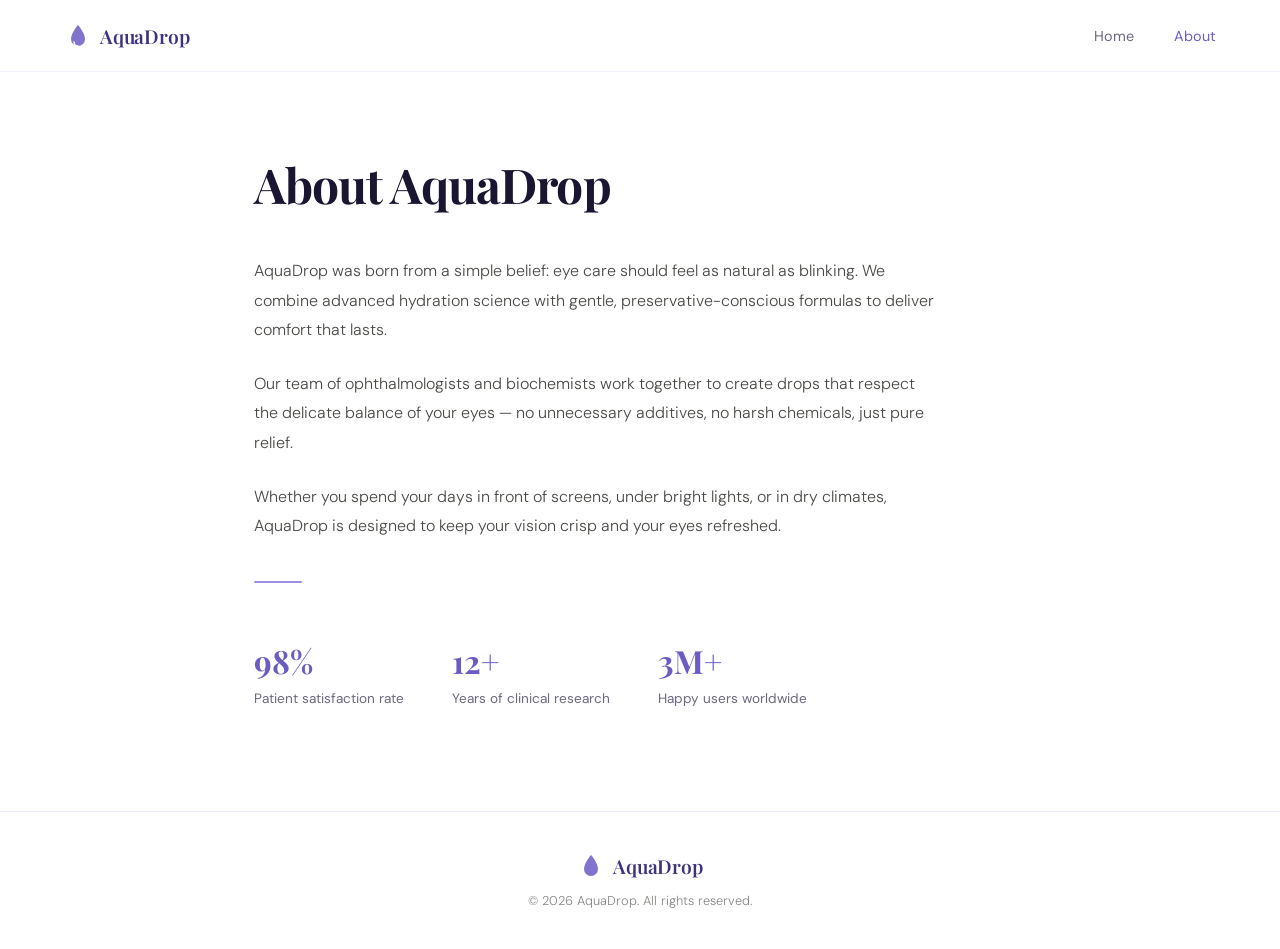
==== about.html @ 51e798da "Add files via upload commit3" ====
<!DOCTYPE html>
<html lang="en">
<head>
  <meta charset="UTF-8" />
  <meta name="viewport" content="width=device-width, initial-scale=1.0" />
  <title>About — AquaDrop</title>
  <link href="https://fonts.googleapis.com/css2?family=Playfair+Display:wght@400;600;700&family=DM+Sans:wght@300;400;500&display=swap" rel="stylesheet" />
  <link rel="stylesheet" href="css/style.css" />
  <link rel="stylesheet" href="css/about.css" />
</head>
<body>

  <!-- NAV -->
  <nav>
    <a class="logo" href="index.html">
      <svg class="logo-icon" viewBox="0 0 28 28" fill="none">
        <path d="M14 3C14 3 7 11 7 17a7 7 0 0 0 14 0c0-6-7-14-7-14z" fill="currentColor" opacity="0.85"/>
        <path d="M10 20c0 2.2 1.8 4 4 4" stroke="white" stroke-width="1.5" stroke-linecap="round"/>
      </svg>
      <span class="logo-text">AquaDrop</span>
    </a>
    <ul class="nav-links">
      <li><a href="index.html">Home</a></li>
      <li><a href="about.html" class="active">About</a></li>
    </ul>
  </nav>

  <!-- ABOUT CONTENT -->
  <div class="about-page">
    <h1>About AquaDrop</h1>
    <p>AquaDrop was born from a simple belief: eye care should feel as natural as blinking. We combine advanced hydration science with gentle, preservative-conscious formulas to deliver comfort that lasts.</p>
    <p>Our team of ophthalmologists and biochemists work together to create drops that respect the delicate balance of your eyes — no unnecessary additives, no harsh chemicals, just pure relief.</p>
    <p>Whether you spend your days in front of screens, under bright lights, or in dry climates, AquaDrop is designed to keep your vision crisp and your eyes refreshed.</p>

    <div class="about-divider"></div>

    <div class="about-stats">
      <div class="stat-item">
        <h3>98%</h3>
        <p>Patient satisfaction rate</p>
      </div>
      <div class="stat-item">
        <h3>12+</h3>
        <p>Years of clinical research</p>
      </div>
      <div class="stat-item">
        <h3>3M+</h3>
        <p>Happy users worldwide</p>
      </div>
    </div>
  </div>

  <!-- FOOTER -->
  <footer>
    <div class="logo">
      <svg class="logo-icon" viewBox="0 0 28 28" fill="none">
        <path d="M14 3C14 3 7 11 7 17a7 7 0 0 0 14 0c0-6-7-14-7-14z" fill="currentColor" opacity="0.85"/>
      </svg>
      <span class="logo-text">AquaDrop</span>
    </div>
    <p>© 2026 AquaDrop. All rights reserved.</p>
  </footer>

  <script src="js/main.js"></script>

</body>
</html>
---- css/style.css ----
/* ── GLOBAL STYLES — shared across all pages ── */

*, *::before, *::after { box-sizing: border-box; margin: 0; padding: 0; }

:root {
  --lavender-50: #f3f1fb;
  --lavender-100: #e6e2f7;
  --lavender-200: #cdc6f0;
  --lavender-400: #9b8fe3;
  --lavender-600: #6b5cc4;
  --lavender-800: #3d3280;
  --lavender-900: #211a52;
  --gray-50: #f8f8f7;
  --gray-100: #f0efee;
  --gray-300: #c5c4c0;
  --gray-500: #888785;
  --gray-700: #4a4946;
  --text-dark: #1a1530;
  --text-muted: #6b6880;
  --font-serif: 'Playfair Display', Georgia, serif;
  --font-sans: 'DM Sans', system-ui, sans-serif;
  --nav-h: 72px;
}

html { scroll-behavior: smooth; }

body {
  font-family: var(--font-sans);
  color: var(--text-dark);
  background: #fff;
  overflow-x: hidden;
}

/* ── NAV ── */
nav {
  position: fixed;
  top: 0; left: 0; right: 0;
  height: var(--nav-h);
  background: rgba(255,255,255,0.92);
  backdrop-filter: blur(12px);
  -webkit-backdrop-filter: blur(12px);
  border-bottom: 1px solid rgba(155,143,227,0.12);
  display: flex;
  align-items: center;
  justify-content: space-between;
  padding: 0 5%;
  z-index: 100;
}

.logo {
  display: flex;
  align-items: center;
  gap: 8px;
  text-decoration: none;
  color: var(--text-dark);
}

.logo-icon {
  width: 28px;
  height: 28px;
  color: var(--lavender-600);
}

.logo-text {
  font-family: var(--font-serif);
  font-size: 1.2rem;
  font-weight: 600;
  color: var(--lavender-800);
  letter-spacing: -0.01em;
}

.nav-links {
  display: flex;
  gap: 2.5rem;
  list-style: none;
}

.nav-links a {
  text-decoration: none;
  font-size: 0.9rem;
  font-weight: 400;
  color: var(--text-muted);
  transition: color 0.2s;
}

.nav-links a:hover,
.nav-links a.active {
  color: var(--lavender-600);
}

/* ── BUTTONS ── */
.btn-primary {
  background: var(--lavender-600);
  color: #fff;
  border: none;
  padding: 14px 32px;
  border-radius: 100px;
  font-family: var(--font-sans);
  font-size: 0.9rem;
  font-weight: 500;
  cursor: pointer;
  transition: background 0.2s, transform 0.15s;
  text-decoration: none;
  display: inline-block;
}

.btn-primary:hover { background: var(--lavender-800); transform: translateY(-1px); }

.btn-outline {
  background: transparent;
  color: var(--lavender-600);
  border: 1.5px solid var(--lavender-400);
  padding: 13px 32px;
  border-radius: 100px;
  font-family: var(--font-sans);
  font-size: 0.9rem;
  font-weight: 500;
  cursor: pointer;
  transition: all 0.2s;
  text-decoration: none;
  display: inline-block;
}

.btn-outline:hover { background: var(--lavender-50); transform: translateY(-1px); }

/* ── FOOTER ── */
footer {
  padding: 40px 5%;
  border-top: 1px solid rgba(155,143,227,0.14);
  display: flex;
  flex-direction: column;
  align-items: center;
  gap: 12px;
}

footer p {
  font-size: 0.8rem;
  color: var(--gray-500);
  font-weight: 300;
}

/* ── SCROLL REVEAL ── */
.reveal {
  opacity: 0;
  transform: translateY(20px);
  transition: opacity 0.65s ease, transform 0.65s ease;
}
.reveal.visible { opacity: 1; transform: translateY(0); }

/* ── ANIMATIONS ── */
@keyframes fadeUp {
  from { opacity: 0; transform: translateY(22px); }
  to   { opacity: 1; transform: translateY(0); }
}

@keyframes fadeIn {
  from { opacity: 0; }
  to   { opacity: 0.7; }
}

@keyframes scrollBounce {
  0%, 100% { transform: scaleY(1); opacity: 0.7; }
  50% { transform: scaleY(1.4); opacity: 0.3; }
}
---- css/about.css ----
/* ── ABOUT PAGE STYLES ── */

.about-page {
  padding: calc(var(--nav-h) + 80px) 5% 100px;
  max-width: 900px;
  margin: 0 auto;
}

.about-page h1 {
  font-family: var(--font-serif);
  font-size: clamp(2rem, 4vw, 3rem);
  font-weight: 700;
  color: var(--text-dark);
  margin-bottom: 40px;
  letter-spacing: -0.02em;
}

.about-page p {
  font-size: 1rem;
  color: var(--gray-700);
  line-height: 1.85;
  font-weight: 300;
  margin-bottom: 24px;
  max-width: 680px;
}

.about-divider {
  width: 48px;
  height: 2px;
  background: var(--lavender-400);
  border-radius: 2px;
  margin: 40px 0;
}

.about-stats {
  display: flex;
  gap: 48px;
  flex-wrap: wrap;
  margin-top: 56px;
}

.stat-item h3 {
  font-family: var(--font-serif);
  font-size: 2rem;
  font-weight: 700;
  color: var(--lavender-600);
  margin-bottom: 4px;
}

.stat-item p {
  font-size: 0.85rem;
  color: var(--text-muted);
  font-weight: 400;
  margin: 0;
}

@media (max-width: 600px) {
  .about-stats { gap: 32px; }
}
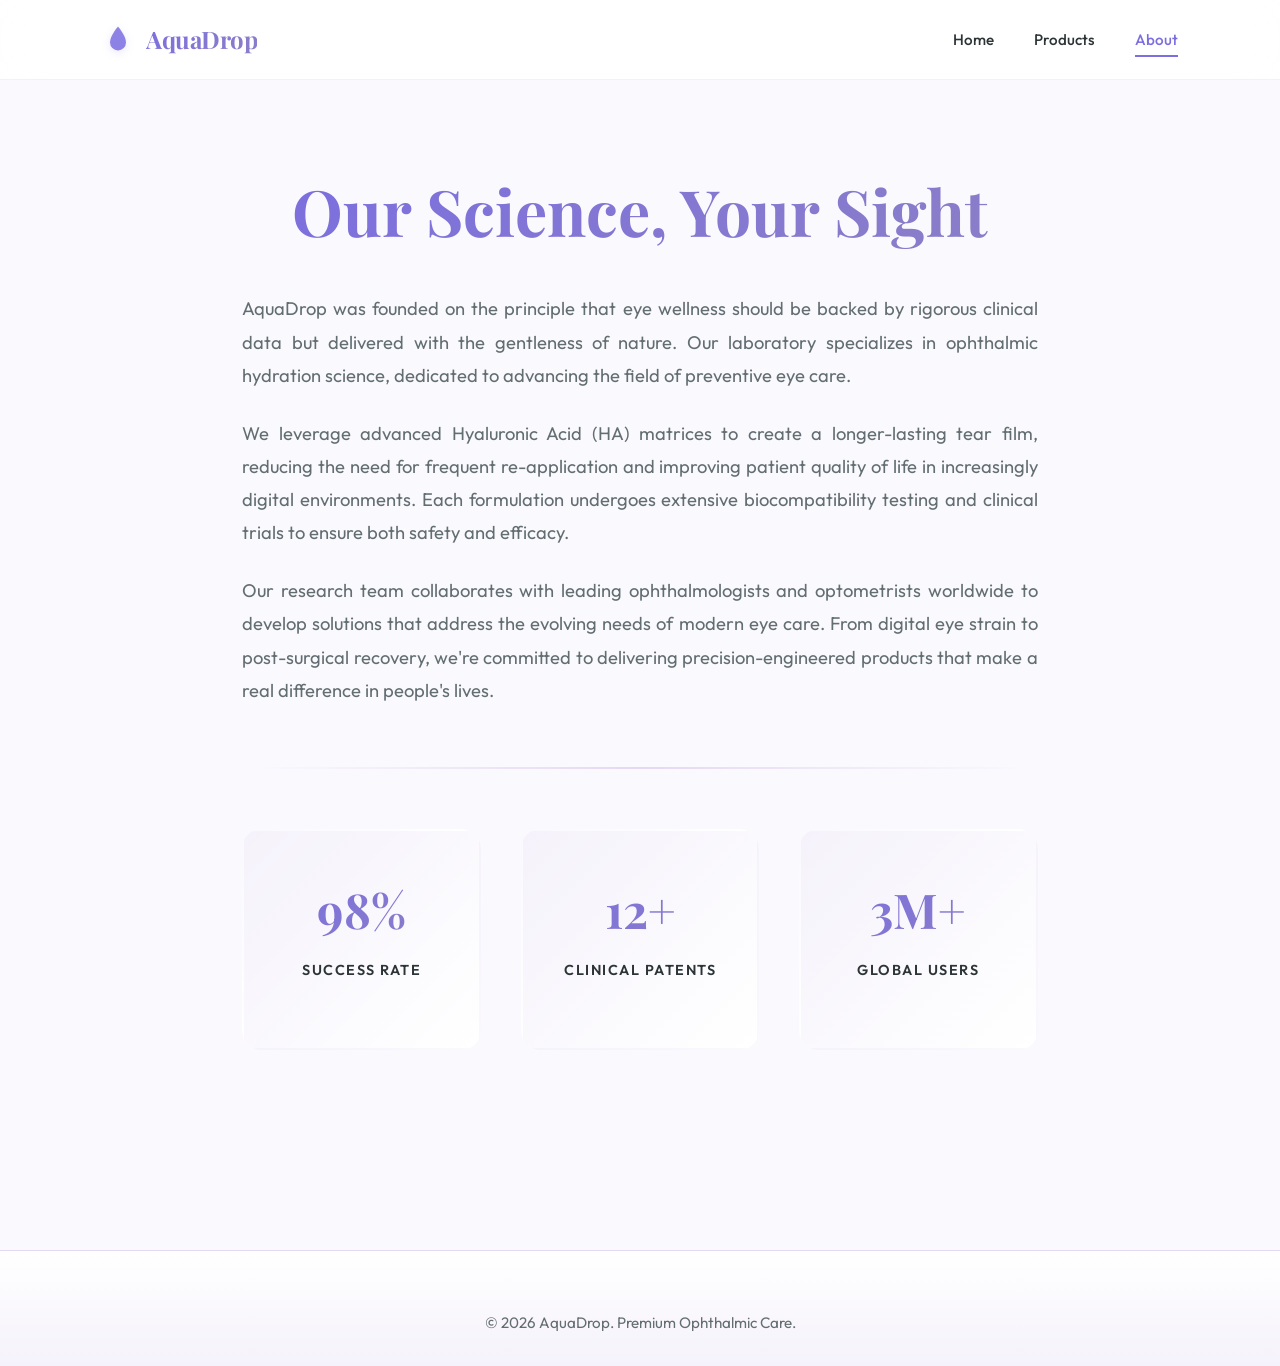
==== commit aba97bbb: "Update about.html" ====
--- a/about.html
+++ b/about.html
@@ -4,64 +4,68 @@
   <meta charset="UTF-8" />
   <meta name="viewport" content="width=device-width, initial-scale=1.0" />
   <title>About — AquaDrop</title>
-  <link href="https://fonts.googleapis.com/css2?family=Playfair+Display:wght@400;600;700&family=DM+Sans:wght@300;400;500&display=swap" rel="stylesheet" />
+  
+  <!-- Fonts -->
+  <link rel="preconnect" href="https://fonts.googleapis.com">
+  <link rel="preconnect" href="https://fonts.gstatic.com" crossorigin>
+  <link href="https://fonts.googleapis.com/css2?family=Playfair+Display:wght@400;600;700&family=Outfit:wght@300;400;500;600;700&display=swap" rel="stylesheet" />
+  
+  <!-- Stylesheets -->
   <link rel="stylesheet" href="css/style.css" />
   <link rel="stylesheet" href="css/about.css" />
 </head>
 <body>
 
-  <!-- NAV -->
+  <!-- NAVIGATION -->
   <nav>
     <a class="logo" href="index.html">
-      <svg class="logo-icon" viewBox="0 0 28 28" fill="none">
+      <svg class="logo-icon" viewBox="0 0 28 28" fill="none" xmlns="http://www.w3.org/2000/svg">
         <path d="M14 3C14 3 7 11 7 17a7 7 0 0 0 14 0c0-6-7-14-7-14z" fill="currentColor" opacity="0.85"/>
-        <path d="M10 20c0 2.2 1.8 4 4 4" stroke="white" stroke-width="1.5" stroke-linecap="round"/>
       </svg>
       <span class="logo-text">AquaDrop</span>
     </a>
     <ul class="nav-links">
       <li><a href="index.html">Home</a></li>
+      <li><a href="products.html">Products</a></li>
       <li><a href="about.html" class="active">About</a></li>
     </ul>
   </nav>
 
-  <!-- ABOUT CONTENT -->
-  <div class="about-page">
-    <h1>About AquaDrop</h1>
-    <p>AquaDrop was born from a simple belief: eye care should feel as natural as blinking. We combine advanced hydration science with gentle, preservative-conscious formulas to deliver comfort that lasts.</p>
-    <p>Our team of ophthalmologists and biochemists work together to create drops that respect the delicate balance of your eyes — no unnecessary additives, no harsh chemicals, just pure relief.</p>
-    <p>Whether you spend your days in front of screens, under bright lights, or in dry climates, AquaDrop is designed to keep your vision crisp and your eyes refreshed.</p>
+  <!-- ABOUT PAGE CONTENT -->
+  <div class="about-page reveal">
+    <h1>Our Science, Your Sight</h1>
+    
+    <p>AquaDrop was founded on the principle that eye wellness should be backed by rigorous clinical data but delivered with the gentleness of nature. Our laboratory specializes in ophthalmic hydration science, dedicated to advancing the field of preventive eye care.</p>
+    
+    <p>We leverage advanced Hyaluronic Acid (HA) matrices to create a longer-lasting tear film, reducing the need for frequent re-application and improving patient quality of life in increasingly digital environments. Each formulation undergoes extensive biocompatibility testing and clinical trials to ensure both safety and efficacy.</p>
+
+    <p>Our research team collaborates with leading ophthalmologists and optometrists worldwide to develop solutions that address the evolving needs of modern eye care. From digital eye strain to post-surgical recovery, we're committed to delivering precision-engineered products that make a real difference in people's lives.</p>
 
     <div class="about-divider"></div>
 
+    <!-- Statistics -->
     <div class="about-stats">
       <div class="stat-item">
         <h3>98%</h3>
-        <p>Patient satisfaction rate</p>
+        <p>Success Rate</p>
       </div>
       <div class="stat-item">
         <h3>12+</h3>
-        <p>Years of clinical research</p>
+        <p>Clinical Patents</p>
       </div>
       <div class="stat-item">
         <h3>3M+</h3>
-        <p>Happy users worldwide</p>
+        <p>Global Users</p>
       </div>
     </div>
   </div>
 
   <!-- FOOTER -->
   <footer>
-    <div class="logo">
-      <svg class="logo-icon" viewBox="0 0 28 28" fill="none">
-        <path d="M14 3C14 3 7 11 7 17a7 7 0 0 0 14 0c0-6-7-14-7-14z" fill="currentColor" opacity="0.85"/>
-      </svg>
-      <span class="logo-text">AquaDrop</span>
-    </div>
-    <p>© 2026 AquaDrop. All rights reserved.</p>
+    <p>&copy; 2026 AquaDrop. Premium Ophthalmic Care.</p>
   </footer>
 
+  <!-- Scripts -->
   <script src="js/main.js"></script>
-
 </body>
 </html>
--- a/css/style.css
+++ b/css/style.css
@@ -1,164 +1,234 @@
-/* ── GLOBAL STYLES — shared across all pages ── */
-
-*, *::before, *::after { box-sizing: border-box; margin: 0; padding: 0; }
-
 :root {
-  --lavender-50: #f3f1fb;
-  --lavender-100: #e6e2f7;
-  --lavender-200: #cdc6f0;
-  --lavender-400: #9b8fe3;
-  --lavender-600: #6b5cc4;
-  --lavender-800: #3d3280;
-  --lavender-900: #211a52;
-  --gray-50: #f8f8f7;
-  --gray-100: #f0efee;
-  --gray-300: #c5c4c0;
-  --gray-500: #888785;
-  --gray-700: #4a4946;
-  --text-dark: #1a1530;
-  --text-muted: #6b6880;
-  --font-serif: 'Playfair Display', Georgia, serif;
-  --font-sans: 'DM Sans', system-ui, sans-serif;
-  --nav-h: 72px;
-}
-
-html { scroll-behavior: smooth; }
+  /* Color Palette from provided image */
+  --primary: #7B6EE0;
+  --primary-dark: #6B5ED0;
+  --primary-light: #8B7FC7;
+  --accent: #E5D9F2;
+  --accent-light: #F5F2FB;
+  --text: #2d3436;
+  --light-text: #636e72;
+  --bg: #FAFAFE;
+  --white: #ffffff;
+  
+  /* Typography */
+  --font-main: 'Outfit', 'DM Sans', sans-serif;
+  --font-accent: 'Playfair Display', serif;
+  
+  /* Spacing */
+  --nav-height: 80px;
+  --section-padding: 120px;
+}
+
+* {
+  margin: 0;
+  padding: 0;
+  box-sizing: border-box;
+}
 
 body {
-  font-family: var(--font-sans);
-  color: var(--text-dark);
-  background: #fff;
+  font-family: var(--font-main);
+  background-color: var(--bg);
+  color: var(--text);
+  line-height: 1.6;
   overflow-x: hidden;
 }
 
-/* ── NAV ── */
+/* SMOOTH SCROLLING */
+html {
+  scroll-behavior: smooth;
+}
+
+/* NAVIGATION */
 nav {
+  display: flex;
+  justify-content: space-between;
+  align-items: center;
+  padding: 20px 8%;
   position: fixed;
-  top: 0; left: 0; right: 0;
-  height: var(--nav-h);
-  background: rgba(255,255,255,0.92);
-  backdrop-filter: blur(12px);
-  -webkit-backdrop-filter: blur(12px);
-  border-bottom: 1px solid rgba(155,143,227,0.12);
-  display: flex;
-  align-items: center;
-  justify-content: space-between;
-  padding: 0 5%;
-  z-index: 100;
+  width: 100%;
+  top: 0;
+  z-index: 1000;
+  background: rgba(255, 255, 255, 0.85);
+  backdrop-filter: blur(20px);
+  border-bottom: 1px solid rgba(123, 110, 224, 0.1);
+  transition: all 0.3s ease;
+  height: var(--nav-height);
+}
+
+nav.scrolled {
+  padding: 15px 8%;
+  background: rgba(255, 255, 255, 0.95);
+  box-shadow: 0 4px 20px rgba(123, 110, 224, 0.08);
 }
 
 .logo {
   display: flex;
   align-items: center;
-  gap: 8px;
-  text-decoration: none;
-  color: var(--text-dark);
-}
-
-.logo-icon {
-  width: 28px;
-  height: 28px;
-  color: var(--lavender-600);
+  gap: 12px;
+  text-decoration: none;
+  color: var(--primary);
+  transition: transform 0.3s ease;
+}
+
+.logo:hover {
+  transform: translateY(-2px);
+}
+
+.logo-icon { 
+  width: 32px; 
+  height: 32px;
+  filter: drop-shadow(0 2px 4px rgba(123, 110, 224, 0.2));
 }
 
 .logo-text {
-  font-family: var(--font-serif);
-  font-size: 1.2rem;
-  font-weight: 600;
-  color: var(--lavender-800);
-  letter-spacing: -0.01em;
+  font-family: var(--font-accent);
+  font-weight: 700;
+  font-size: 1.5rem;
+  letter-spacing: -0.5px;
+  background: linear-gradient(135deg, var(--primary) 0%, var(--primary-light) 100%);
+  -webkit-background-clip: text;
+  -webkit-text-fill-color: transparent;
+  background-clip: text;
 }
 
 .nav-links {
   display: flex;
-  gap: 2.5rem;
   list-style: none;
+  gap: 40px;
+  align-items: center;
 }
 
 .nav-links a {
   text-decoration: none;
-  font-size: 0.9rem;
-  font-weight: 400;
-  color: var(--text-muted);
-  transition: color 0.2s;
+  color: var(--text);
+  font-weight: 500;
+  transition: all 0.3s ease;
+  font-size: 0.95rem;
+  position: relative;
+  padding: 8px 0;
+}
+
+.nav-links a::after {
+  content: '';
+  position: absolute;
+  bottom: 0;
+  left: 0;
+  width: 0;
+  height: 2px;
+  background: var(--primary);
+  transition: width 0.3s ease;
+}
+
+.nav-links a:hover::after,
+.nav-links a.active::after {
+  width: 100%;
 }
 
 .nav-links a:hover,
 .nav-links a.active {
-  color: var(--lavender-600);
-}
-
-/* ── BUTTONS ── */
+  color: var(--primary);
+}
+
+/* BUTTONS */
 .btn-primary {
-  background: var(--lavender-600);
-  color: #fff;
-  border: none;
-  padding: 14px 32px;
-  border-radius: 100px;
-  font-family: var(--font-sans);
-  font-size: 0.9rem;
-  font-weight: 500;
-  cursor: pointer;
-  transition: background 0.2s, transform 0.15s;
-  text-decoration: none;
   display: inline-block;
-}
-
-.btn-primary:hover { background: var(--lavender-800); transform: translateY(-1px); }
-
-.btn-outline {
+  padding: 16px 40px;
+  background: linear-gradient(135deg, var(--primary) 0%, var(--primary-light) 100%);
+  color: white;
+  text-decoration: none;
+  border-radius: 50px;
+  font-weight: 600;
+  transition: all 0.4s cubic-bezier(0.4, 0, 0.2, 1);
+  box-shadow: 0 8px 24px rgba(123, 110, 224, 0.25);
+  position: relative;
+  overflow: hidden;
+}
+
+.btn-primary::before {
+  content: '';
+  position: absolute;
+  top: 0;
+  left: -100%;
+  width: 100%;
+  height: 100%;
+  background: linear-gradient(135deg, var(--primary-light) 0%, var(--primary-dark) 100%);
+  transition: left 0.4s ease;
+}
+
+.btn-primary:hover {
+  transform: translateY(-2px);
+  box-shadow: 0 12px 32px rgba(123, 110, 224, 0.35);
+}
+
+.btn-primary:hover::before {
+  left: 0;
+}
+
+.btn-primary span {
+  position: relative;
+  z-index: 1;
+}
+
+.btn-secondary {
+  display: inline-block;
+  padding: 16px 40px;
   background: transparent;
-  color: var(--lavender-600);
-  border: 1.5px solid var(--lavender-400);
-  padding: 13px 32px;
-  border-radius: 100px;
-  font-family: var(--font-sans);
-  font-size: 0.9rem;
-  font-weight: 500;
-  cursor: pointer;
-  transition: all 0.2s;
-  text-decoration: none;
-  display: inline-block;
-}
-
-.btn-outline:hover { background: var(--lavender-50); transform: translateY(-1px); }
-
-/* ── FOOTER ── */
+  color: var(--primary);
+  text-decoration: none;
+  border-radius: 50px;
+  font-weight: 600;
+  border: 2px solid var(--primary);
+  transition: all 0.3s ease;
+}
+
+.btn-secondary:hover {
+  background: var(--primary);
+  color: white;
+  transform: translateY(-2px);
+  box-shadow: 0 8px 24px rgba(123, 110, 224, 0.25);
+}
+
+/* FOOTER */
 footer {
-  padding: 40px 5%;
-  border-top: 1px solid rgba(155,143,227,0.14);
-  display: flex;
-  flex-direction: column;
-  align-items: center;
-  gap: 12px;
+  padding: 60px 8% 30px;
+  text-align: center;
+  background: linear-gradient(180deg, var(--white) 0%, var(--accent-light) 100%);
+  border-top: 1px solid var(--accent);
+  margin-top: 80px;
 }
 
 footer p {
-  font-size: 0.8rem;
-  color: var(--gray-500);
-  font-weight: 300;
-}
-
-/* ── SCROLL REVEAL ── */
+  color: var(--light-text);
+  font-size: 0.95rem;
+}
+
+/* REVEAL ANIMATION */
 .reveal {
   opacity: 0;
-  transform: translateY(20px);
-  transition: opacity 0.65s ease, transform 0.65s ease;
-}
-.reveal.visible { opacity: 1; transform: translateY(0); }
-
-/* ── ANIMATIONS ── */
-@keyframes fadeUp {
-  from { opacity: 0; transform: translateY(22px); }
-  to   { opacity: 1; transform: translateY(0); }
-}
-
-@keyframes fadeIn {
-  from { opacity: 0; }
-  to   { opacity: 0.7; }
-}
-
-@keyframes scrollBounce {
-  0%, 100% { transform: scaleY(1); opacity: 0.7; }
-  50% { transform: scaleY(1.4); opacity: 0.3; }
-}
+  transform: translateY(30px);
+  transition: all 0.8s cubic-bezier(0.4, 0, 0.2, 1);
+}
+
+.reveal.active {
+  opacity: 1;
+  transform: translateY(0);
+}
+
+/* RESPONSIVE */
+@media (max-width: 768px) {
+  nav {
+    padding: 15px 5%;
+  }
+  
+  .nav-links {
+    gap: 20px;
+  }
+  
+  .nav-links a {
+    font-size: 0.85rem;
+  }
+  
+  :root {
+    --section-padding: 60px;
+  }
+}
--- a/css/about.css
+++ b/css/about.css
@@ -1,59 +1,89 @@
-/* ── ABOUT PAGE STYLES ── */
-
 .about-page {
-  padding: calc(var(--nav-h) + 80px) 5% 100px;
-  max-width: 900px;
-  margin: 0 auto;
+  margin-top: var(--nav-height);
+  padding: 80px 8% var(--section-padding);
+  max-width: 1000px;
+  margin-left: auto;
+  margin-right: auto;
 }
 
 .about-page h1 {
-  font-family: var(--font-serif);
-  font-size: clamp(2rem, 4vw, 3rem);
-  font-weight: 700;
-  color: var(--text-dark);
-  margin-bottom: 40px;
-  letter-spacing: -0.02em;
+  font-family: var(--font-accent);
+  font-size: clamp(2.5rem, 5vw, 4rem);
+  margin-bottom: 30px;
+  background: linear-gradient(135deg, var(--primary) 0%, var(--primary-light) 100%);
+  -webkit-background-clip: text;
+  -webkit-text-fill-color: transparent;
+  background-clip: text;
+  text-align: center;
 }
 
 .about-page p {
-  font-size: 1rem;
-  color: var(--gray-700);
-  line-height: 1.85;
-  font-weight: 300;
-  margin-bottom: 24px;
-  max-width: 680px;
+  font-size: 1.15rem;
+  color: var(--light-text);
+  margin-bottom: 25px;
+  line-height: 1.8;
+  text-align: justify;
 }
 
 .about-divider {
-  width: 48px;
   height: 2px;
-  background: var(--lavender-400);
-  border-radius: 2px;
-  margin: 40px 0;
+  background: linear-gradient(90deg, transparent 0%, var(--accent) 50%, transparent 100%);
+  margin: 60px 0;
 }
 
+/* STATS GRID */
 .about-stats {
-  display: flex;
-  gap: 48px;
-  flex-wrap: wrap;
-  margin-top: 56px;
+  display: grid;
+  grid-template-columns: repeat(3, 1fr);
+  gap: 40px;
+  text-align: center;
+  margin-top: 60px;
+}
+
+.stat-item {
+  padding: 40px 20px;
+  background: linear-gradient(135deg, var(--accent-light) 0%, var(--white) 100%);
+  border-radius: 20px;
+  transition: all 0.4s ease;
+  border: 2px solid transparent;
+}
+
+.stat-item:hover {
+  transform: translateY(-8px);
+  border-color: var(--primary);
+  box-shadow: 0 12px 32px rgba(123, 110, 224, 0.15);
 }
 
 .stat-item h3 {
-  font-family: var(--font-serif);
-  font-size: 2rem;
-  font-weight: 700;
-  color: var(--lavender-600);
-  margin-bottom: 4px;
+  font-family: var(--font-accent);
+  font-size: 3rem;
+  background: linear-gradient(135deg, var(--primary) 0%, var(--primary-light) 100%);
+  -webkit-background-clip: text;
+  -webkit-text-fill-color: transparent;
+  background-clip: text;
+  margin-bottom: 10px;
 }
 
 .stat-item p {
-  font-size: 0.85rem;
-  color: var(--text-muted);
-  font-weight: 400;
-  margin: 0;
+  font-size: 0.9rem;
+  text-transform: uppercase;
+  letter-spacing: 1.5px;
+  color: var(--text);
+  font-weight: 600;
+  text-align: center;
 }
 
-@media (max-width: 600px) {
-  .about-stats { gap: 32px; }
+@media (max-width: 768px) {
+  .about-stats { 
+    grid-template-columns: 1fr; 
+    gap: 24px;
+  }
+  
+  .about-page {
+    padding: 60px 5%;
+  }
+  
+  .about-page p {
+    text-align: left;
+  }
 }
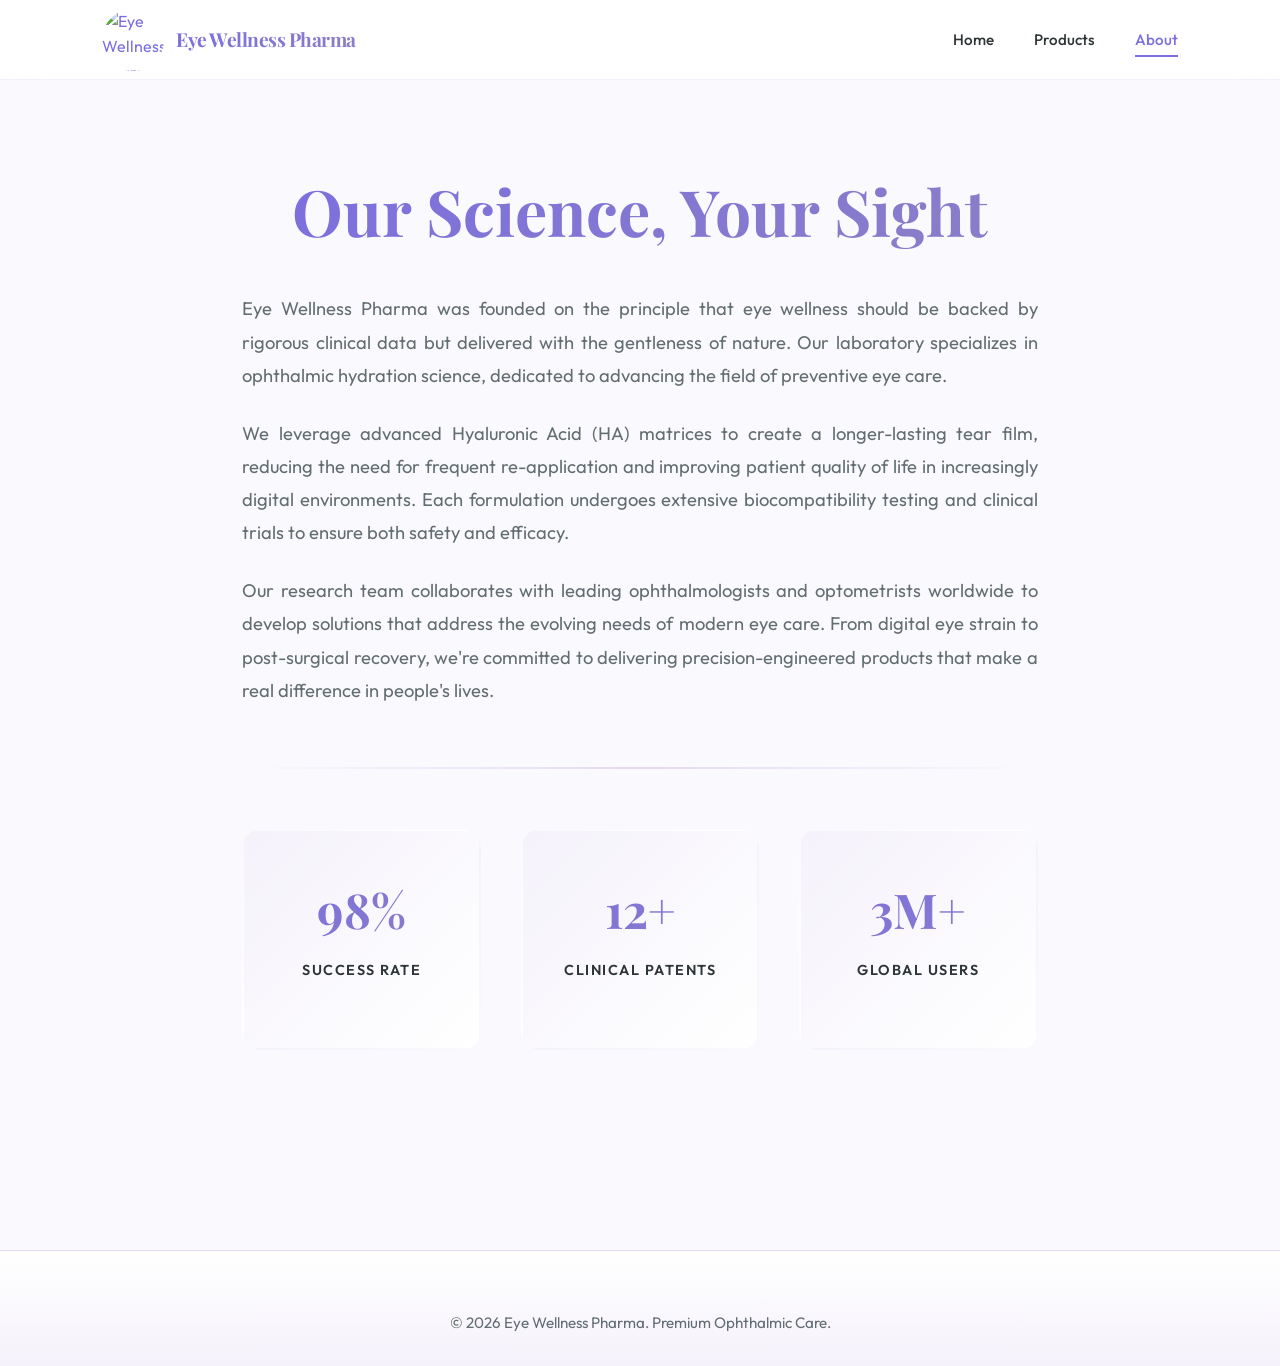
==== commit 50a518a7: "Update about.html" ====
--- a/about.html
+++ b/about.html
@@ -3,7 +3,7 @@
 <head>
   <meta charset="UTF-8" />
   <meta name="viewport" content="width=device-width, initial-scale=1.0" />
-  <title>About — AquaDrop</title>
+  <title>About - Eye Wellness Pharma</title>
   
   <!-- Fonts -->
   <link rel="preconnect" href="https://fonts.googleapis.com">
@@ -19,10 +19,8 @@
   <!-- NAVIGATION -->
   <nav>
     <a class="logo" href="index.html">
-      <svg class="logo-icon" viewBox="0 0 28 28" fill="none" xmlns="http://www.w3.org/2000/svg">
-        <path d="M14 3C14 3 7 11 7 17a7 7 0 0 0 14 0c0-6-7-14-7-14z" fill="currentColor" opacity="0.85"/>
-      </svg>
-      <span class="logo-text">AquaDrop</span>
+      <img class="logo-image" src="images/logo.jpeg" alt="Eye Wellness Pharma logo">
+      <span class="logo-text">Eye Wellness Pharma</span>
     </a>
     <ul class="nav-links">
       <li><a href="index.html">Home</a></li>
@@ -35,7 +33,7 @@
   <div class="about-page reveal">
     <h1>Our Science, Your Sight</h1>
     
-    <p>AquaDrop was founded on the principle that eye wellness should be backed by rigorous clinical data but delivered with the gentleness of nature. Our laboratory specializes in ophthalmic hydration science, dedicated to advancing the field of preventive eye care.</p>
+    <p>Eye Wellness Pharma was founded on the principle that eye wellness should be backed by rigorous clinical data but delivered with the gentleness of nature. Our laboratory specializes in ophthalmic hydration science, dedicated to advancing the field of preventive eye care.</p>
     
     <p>We leverage advanced Hyaluronic Acid (HA) matrices to create a longer-lasting tear film, reducing the need for frequent re-application and improving patient quality of life in increasingly digital environments. Each formulation undergoes extensive biocompatibility testing and clinical trials to ensure both safety and efficacy.</p>
 
@@ -62,7 +60,7 @@
 
   <!-- FOOTER -->
   <footer>
-    <p>&copy; 2026 AquaDrop. Premium Ophthalmic Care.</p>
+    <p>&copy; 2026 Eye Wellness Pharma. Premium Ophthalmic Care.</p>
   </footer>
 
   <!-- Scripts -->
--- a/css/style.css
+++ b/css/style.css
@@ -1,3 +1,4 @@
+
 :root {
   /* Color Palette from provided image */
   --primary: #7B6EE0;
@@ -80,10 +81,17 @@
   filter: drop-shadow(0 2px 4px rgba(123, 110, 224, 0.2));
 }
 
+.logo-image {
+  width: 62px;
+  height: 62px;
+  object-fit: cover;
+  border-radius: 50%;
+}
+
 .logo-text {
   font-family: var(--font-accent);
   font-weight: 700;
-  font-size: 1.5rem;
+  font-size: 1.2rem;
   letter-spacing: -0.5px;
   background: linear-gradient(135deg, var(--primary) 0%, var(--primary-light) 100%);
   -webkit-background-clip: text;
@@ -227,6 +235,19 @@
   .nav-links a {
     font-size: 0.85rem;
   }
+
+  .logo {
+    gap: 10px;
+  }
+
+  .logo-image {
+    width: 50px;
+    height: 50px;
+  }
+
+  .logo-text {
+    font-size: 0.9rem;
+  }
   
   :root {
     --section-padding: 60px;
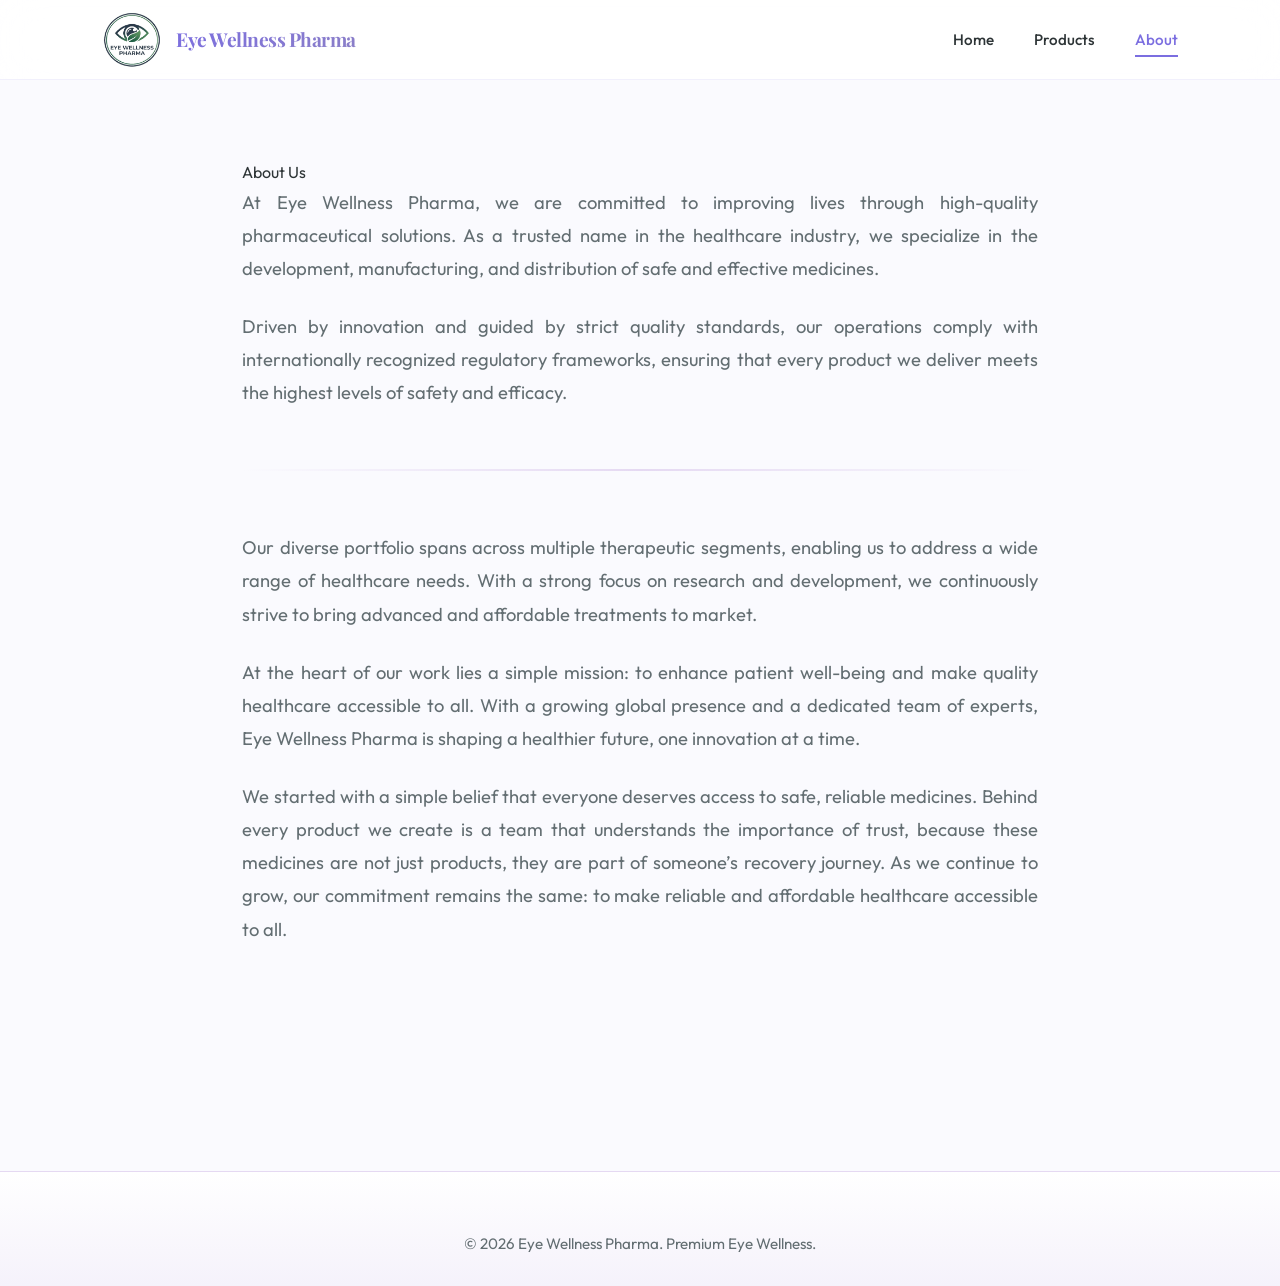
==== commit 64b66110: "Update about.html" ====
--- a/about.html
+++ b/about.html
@@ -31,36 +31,25 @@
 
   <!-- ABOUT PAGE CONTENT -->
   <div class="about-page reveal">
-    <h1>Our Science, Your Sight</h1>
-    
-    <p>Eye Wellness Pharma was founded on the principle that eye wellness should be backed by rigorous clinical data but delivered with the gentleness of nature. Our laboratory specializes in ophthalmic hydration science, dedicated to advancing the field of preventive eye care.</p>
-    
-    <p>We leverage advanced Hyaluronic Acid (HA) matrices to create a longer-lasting tear film, reducing the need for frequent re-application and improving patient quality of life in increasingly digital environments. Each formulation undergoes extensive biocompatibility testing and clinical trials to ensure both safety and efficacy.</p>
+    <span class="about-eyebrow">About Us</span>
+    <div class="about-intro">
+      <p>At Eye Wellness Pharma, we are committed to improving lives through high-quality pharmaceutical solutions. As a trusted name in the healthcare industry, we specialize in the development, manufacturing, and distribution of safe and effective medicines.</p>
+    </div>
 
-    <p>Our research team collaborates with leading ophthalmologists and optometrists worldwide to develop solutions that address the evolving needs of modern eye care. From digital eye strain to post-surgical recovery, we're committed to delivering precision-engineered products that make a real difference in people's lives.</p>
+    <div class="about-copy">
+      <p>Driven by innovation and guided by strict quality standards, our operations comply with internationally recognized regulatory frameworks, ensuring that every product we deliver meets the highest levels of safety and efficacy.</p>
 
-    <div class="about-divider"></div>
+      <div class="about-divider"></div>
 
-    <!-- Statistics -->
-    <div class="about-stats">
-      <div class="stat-item">
-        <h3>98%</h3>
-        <p>Success Rate</p>
-      </div>
-      <div class="stat-item">
-        <h3>12+</h3>
-        <p>Clinical Patents</p>
-      </div>
-      <div class="stat-item">
-        <h3>3M+</h3>
-        <p>Global Users</p>
-      </div>
+      <p>Our diverse portfolio spans across multiple therapeutic segments, enabling us to address a wide range of healthcare needs. With a strong focus on research and development, we continuously strive to bring advanced and affordable treatments to market.</p>
+      <p>At the heart of our work lies a simple mission: to enhance patient well-being and make quality healthcare accessible to all. With a growing global presence and a dedicated team of experts, Eye Wellness Pharma is shaping a healthier future, one innovation at a time.</p>
+      <p>We started with a simple belief that everyone deserves access to safe, reliable medicines. Behind every product we create is a team that understands the importance of trust, because these medicines are not just products, they are part of someone’s recovery journey. As we continue to grow, our commitment remains the same: to make reliable and affordable healthcare accessible to all.</p>
     </div>
   </div>
 
   <!-- FOOTER -->
   <footer>
-    <p>&copy; 2026 Eye Wellness Pharma. Premium Ophthalmic Care.</p>
+    <p>&copy; 2026 Eye Wellness Pharma. Premium Eye Wellness.</p>
   </footer>
 
   <!-- Scripts -->
